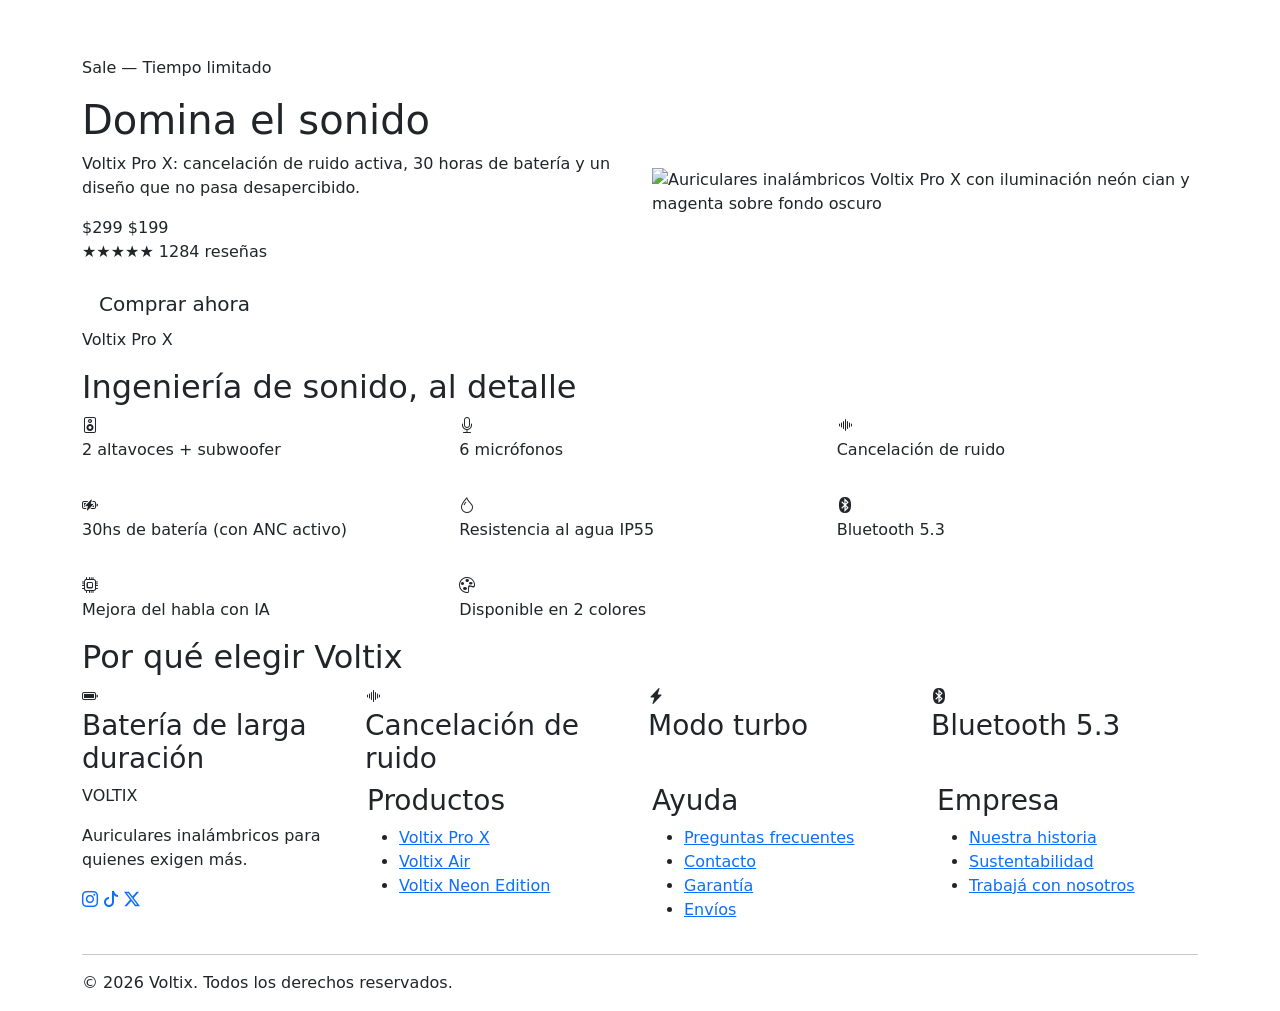
==== index.html @ 00907820 "Estructura inicial: HTML semántico de las 5 páginas y primeros archivos SCSS (navbar, botones, varia" ====
<!DOCTYPE html>
<html lang="es">

<head>
    <meta charset="UTF-8">
    <meta name="viewport" content="width=device-width, initial-scale=1.0">
    <!-- Bootstrap CSS -->
    <link href="https://cdn.jsdelivr.net/npm/bootstrap@5.3.8/dist/css/bootstrap.min.css" rel="stylesheet"
        integrity="sha384-sRIl4kxILFvY47J16cr9ZwB07vP4J8+LH7qKQnuqkuIAvNWLzeN8tE5YBujZqJLB" crossorigin="anonymous">

    <!-- Bootstrap Icons -->
    <link rel="stylesheet" href="https://cdn.jsdelivr.net/npm/bootstrap-icons@1.13.1/font/bootstrap-icons.min.css">

    <!-- SEO -->
    <title>Voltix | Auriculares inalámbricos con cancelación de ruido</title>
    <meta name="description"
        content="Voltix Pro X: auriculares inalámbricos con cancelación de ruido activa, 30 horas de batería y diseño cyberpunk. Oferta por tiempo limitado.">
    <meta name="keywords"
        content="auriculares inalámbricos, cancelación de ruido, Voltix Pro X, bluetooth 5.3, auriculares gamer">

    <!-- CSS  -->
    <link rel="stylesheet" href="styles/styles.css">
</head>

<body>
    <!-- NAVBAR -->
    <header>
        <nav class="navbar navbar-expand-lg" data-bs-theme="dark">
            <div class="container">
                <a class="navbar-brand" href="index.html">VOLTIX</a>

                <button class="navbar-toggler" type="button" data-bs-toggle="collapse" data-bs-target="#navMenu"
                    aria-controls="navMenu" aria-expanded="false" aria-label="Abrir menú de navegación">
                    <span class="navbar-toggler-icon"></span>
                </button>

                <div class="collapse navbar-collapse" id="navMenu">
                    <ul class="navbar-nav ms-auto">
                        <li class="nav-item">
                            <a class="nav-link active" aria-current="page" href="index.html">Inicio</a>
                        </li>
                        <li class="nav-item">
                            <a class="nav-link" href="pages/productos.html">Productos</a>
                        </li>
                        <li class="nav-item">
                            <a class="nav-link" href="pages/acerca-de.html">Acerca de</a>
                        </li>
                        <li class="nav-item">
                            <a class="nav-link" href="pages/ayuda.html">Ayuda</a>
                        </li>
                        <li class="nav-item">
                            <a class="nav-link" href="pages/contacto.html">Contacto</a>
                        </li>
                    </ul>
                </div>
            </div>
        </nav>
    </header>


    <main>
        <!-- ===== HERO ===== -->
        <section class="portada">
            <div class="container">
                <div class="row align-items-center">
                    <div class="col-lg-6 text-center text-lg-start">
                        <p class="portada__etiqueta">Sale — Tiempo limitado</p>
                        <h1 class="portada__titulo">Domina el sonido</h1>
                        <p class="portada__texto">
                            Voltix Pro X: cancelación de ruido activa, 30 horas de batería y un diseño que no pasa
                            desapercibido.
                        </p>

                        <div class="portada__precio">
                            <span class="portada__precio-anterior">$299</span>
                            <span class="portada__precio-final">$199</span>
                        </div>

                        <p class="portada__calificacion">
                            ★★★★★ <span>1284 reseñas</span>
                        </p>

                        <a href="pages/productos.html" class="btn btn-neon btn-lg">Comprar ahora</a>
                    </div>

                    <div class="col-lg-6">
                        <img src="assets/Voltix-Pro-X.jfif"
                            alt="Auriculares inalámbricos Voltix Pro X con iluminación neón cian y magenta sobre fondo oscuro"
                            class="portada__imagen img-fluid">
                    </div>
                </div>
            </div>
        </section>

        <!-- ===== ESPECIFICACIONES PRO X ===== -->
        <section class="especificaciones">
            <div class="container">
                <p class="especificaciones__antetitulo">Voltix Pro X</p>
                <h2 class="titulo-seccion">Ingeniería de sonido, al detalle</h2>

                <div class="row g-3">

                    <div class="col-6 col-md-4">
                        <article class="tarjeta-especificacion">
                            <i class="bi bi-speaker tarjeta-especificacion__icono"></i>
                            <p class="tarjeta-especificacion__texto">2 altavoces + subwoofer</p>
                        </article>
                    </div>

                    <div class="col-6 col-md-4">
                        <article class="tarjeta-especificacion">
                            <i class="bi bi-mic tarjeta-especificacion__icono"></i>
                            <p class="tarjeta-especificacion__texto">6 micrófonos</p>
                        </article>
                    </div>

                    <div class="col-6 col-md-4">
                        <article class="tarjeta-especificacion tarjeta-especificacion--acento">
                            <i class="bi bi-soundwave tarjeta-especificacion__icono"></i>
                            <p class="tarjeta-especificacion__texto">Cancelación de ruido</p>
                        </article>
                    </div>

                    <div class="col-6 col-md-4">
                        <article class="tarjeta-especificacion">
                            <i class="bi bi-battery-charging tarjeta-especificacion__icono"></i>
                            <p class="tarjeta-especificacion__texto">30hs de batería (con ANC activo)</p>
                        </article>
                    </div>

                    <div class="col-6 col-md-4">
                        <article class="tarjeta-especificacion">
                            <i class="bi bi-droplet tarjeta-especificacion__icono"></i>
                            <p class="tarjeta-especificacion__texto">Resistencia al agua IP55</p>
                        </article>
                    </div>

                    <div class="col-6 col-md-4">
                        <article class="tarjeta-especificacion">
                            <i class="bi bi-bluetooth tarjeta-especificacion__icono"></i>
                            <p class="tarjeta-especificacion__texto">Bluetooth 5.3</p>
                        </article>
                    </div>

                    <div class="col-6 col-md-4">
                        <article class="tarjeta-especificacion tarjeta-especificacion--acento">
                            <i class="bi bi-cpu tarjeta-especificacion__icono"></i>
                            <p class="tarjeta-especificacion__texto">Mejora del habla con IA</p>
                        </article>
                    </div>

                    <div class="col-6 col-md-4">
                        <article class="tarjeta-especificacion">
                            <i class="bi bi-palette tarjeta-especificacion__icono"></i>
                            <p class="tarjeta-especificacion__texto">Disponible en 2 colores</p>
                        </article>
                    </div>

                </div>
            </div>
        </section>


        <!-- ===== POR QUÉ VOLTIX ===== -->
        <section class="caracteristicas">
            <div class="container">
                <h2 class="titulo-seccion">Por qué elegir Voltix</h2>

                <div class="row g-3">

                    <div class="col-6 col-md-3">
                        <article class="tarjeta-caracteristica">
                            <i class="bi bi-battery-full tarjeta-caracteristica__icono"></i>
                            <h3 class="tarjeta-caracteristica__titulo">Batería de larga duración</h3>
                        </article>
                    </div>

                    <div class="col-6 col-md-3">
                        <article class="tarjeta-caracteristica">
                            <i class="bi bi-soundwave tarjeta-caracteristica__icono"></i>
                            <h3 class="tarjeta-caracteristica__titulo">Cancelación de ruido</h3>
                        </article>
                    </div>

                    <div class="col-6 col-md-3">
                        <article class="tarjeta-caracteristica tarjeta-caracteristica--acento">
                            <i class="bi bi-lightning-charge-fill tarjeta-caracteristica__icono"></i>
                            <h3 class="tarjeta-caracteristica__titulo">Modo turbo</h3>
                        </article>
                    </div>

                    <div class="col-6 col-md-3">
                        <article class="tarjeta-caracteristica">
                            <i class="bi bi-bluetooth tarjeta-caracteristica__icono"></i>
                            <h3 class="tarjeta-caracteristica__titulo">Bluetooth 5.3</h3>
                        </article>
                    </div>

                </div>
            </div>
        </section>

    </main>
    <!-- ===== FOOTER ===== -->
    <footer class="pie-pagina">
        <div class="container">
            <div class="row g-4">

                <div class="col-md-3">
                    <p class="pie-pagina__marca">VOLTIX</p>
                    <p class="pie-pagina__texto">Auriculares inalámbricos para quienes exigen más.</p>
                    <div class="pie-pagina__redes">
                        <a href="#"><i class="bi bi-instagram"></i></a>
                        <a href="#"><i class="bi bi-tiktok"></i></a>
                        <a href="#"><i class="bi bi-twitter-x"></i></a>
                    </div>
                </div>

                <div class="col-md-3">
                    <h3 class="pie-pagina__titulo">Productos</h3>
                    <ul class="pie-pagina__enlaces">
                        <li><a href="pages/productos.html">Voltix Pro X</a></li>
                        <li><a href="pages/productos.html">Voltix Air</a></li>
                        <li><a href="pages/productos.html">Voltix Neon Edition</a></li>
                    </ul>
                </div>

                <div class="col-md-3">
                    <h3 class="pie-pagina__titulo">Ayuda</h3>
                    <ul class="pie-pagina__enlaces">
                        <li><a href="pages/ayuda.html">Preguntas frecuentes</a></li>
                        <li><a href="pages/contacto.html">Contacto</a></li>
                        <li><a href="pages/ayuda.html">Garantía</a></li>
                        <li><a href="pages/ayuda.html">Envíos</a></li>
                    </ul>
                </div>

                <div class="col-md-3">
                    <h3 class="pie-pagina__titulo">Empresa</h3>
                    <ul class="pie-pagina__enlaces">
                        <li><a href="pages/acerca-de.html">Nuestra historia</a></li>
                        <li><a href="pages/acerca-de.html">Sustentabilidad</a></li>
                        <li><a href="pages/acerca-de.html">Trabajá con nosotros</a></li>
                    </ul>
                </div>

            </div>

            <hr class="pie-pagina__divisor">
            <p class="pie-pagina__copyright">© 2026 Voltix. Todos los derechos reservados.</p>
        </div>
    </footer>

    <!-- Bootstrap JS -->
    <script src="https://cdn.jsdelivr.net/npm/bootstrap@5.3.8/dist/js/bootstrap.bundle.min.js"
        integrity="sha384-FKyoEForCGlyvwx9Hj09JcYn3nv7wiPVlz7YYwJrWVcXK/BmnVDxM+D2scQbITxI"
        crossorigin="anonymous"></script>
</body>

</html>
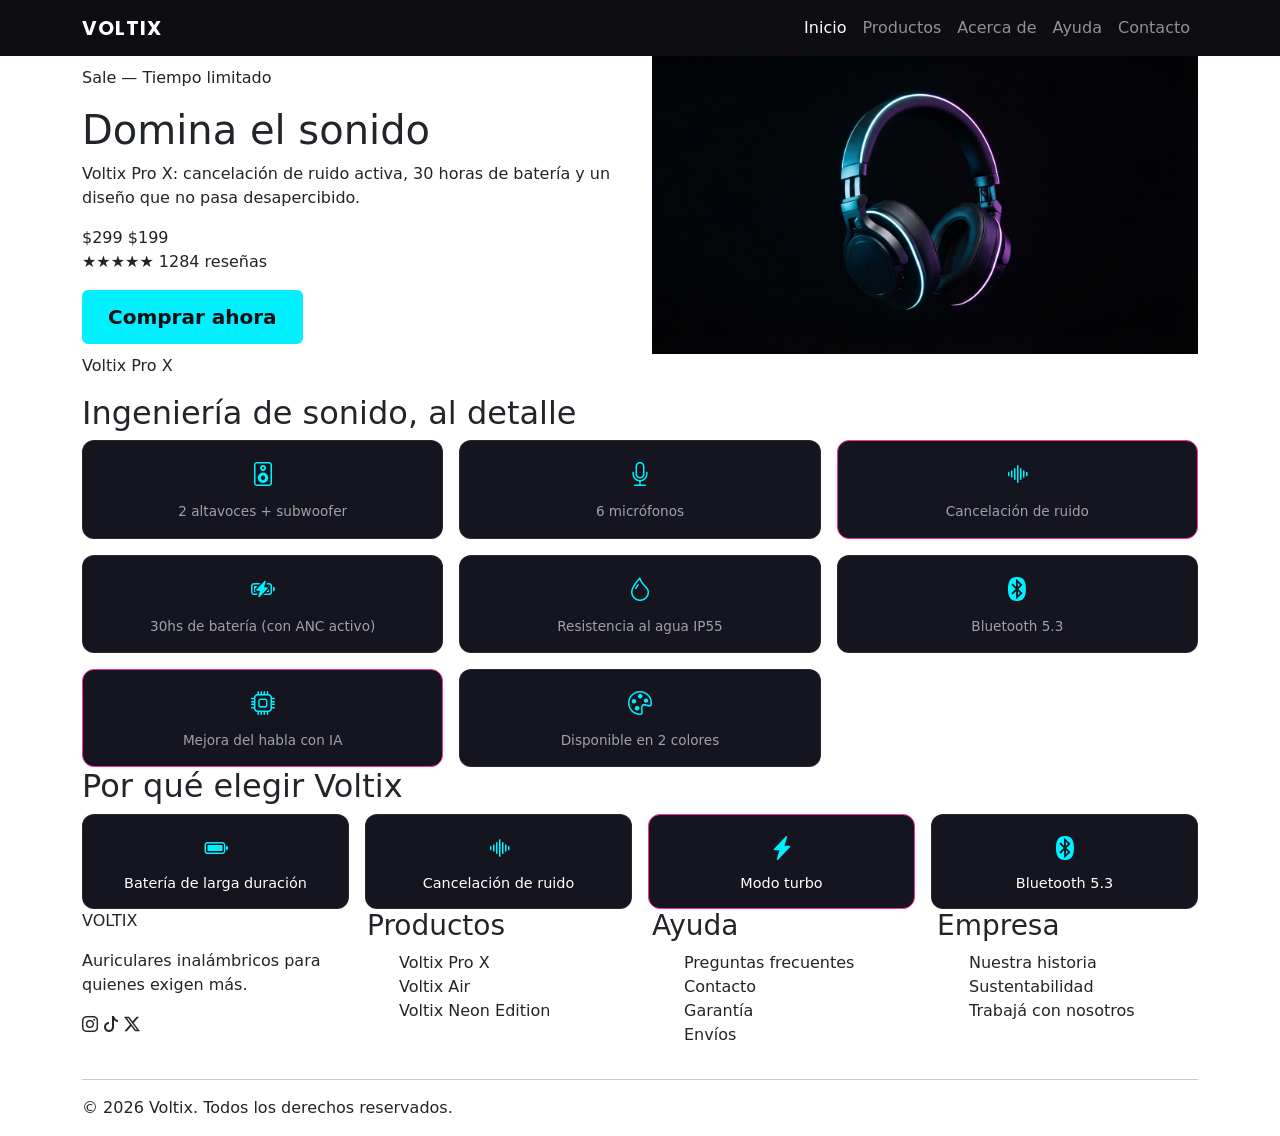
==== commit 5386824b: "Reorganizo la arquitectura de partials SCSS en carpetas (base, components, secciones) y agrego estil" ====
--- a/index.html
+++ b/index.html
@@ -18,6 +18,11 @@
     <meta name="keywords"
         content="auriculares inalámbricos, cancelación de ruido, Voltix Pro X, bluetooth 5.3, auriculares gamer">
 
+    <!--Google font-->
+    <link rel="preconnect" href="https://fonts.googleapis.com">
+    <link rel="preconnect" href="https://fonts.gstatic.com" crossorigin>
+    <link href="https://fonts.googleapis.com/css2?family=Poppins:wght@400;500;600;700&display=swap" rel="stylesheet">
+    
     <!-- CSS  -->
     <link rel="stylesheet" href="styles/styles.css">
 </head>
@@ -84,7 +89,7 @@
                     </div>
 
                     <div class="col-lg-6">
-                        <img src="assets/Voltix-Pro-X.jfif"
+                        <img src="assets/img/Voltix-Pro-X.jfif"
                             alt="Auriculares inalámbricos Voltix Pro X con iluminación neón cian y magenta sobre fondo oscuro"
                             class="portada__imagen img-fluid">
                     </div>
--- a/styles/styles.css
+++ b/styles/styles.css
@@ -0,0 +1,213 @@
+* {
+  margin: 0;
+  padding: 0;
+  box-sizing: border-box;
+}
+
+ul {
+  list-style: none;
+}
+
+a {
+  text-decoration: none;
+  color: inherit;
+}
+
+img {
+  max-width: 100%;
+  display: block;
+}
+
+button {
+  cursor: pointer;
+  font: inherit;
+}
+
+.tarjeta-especificacion, .tarjeta-caracteristica, .tarjeta-valor, .tarjeta-producto {
+  background-color: #15151f;
+  border: 1px solid rgba(255, 255, 255, 0.08);
+  border-radius: 12px;
+  padding: 1rem;
+  text-align: center;
+}
+
+.tarjeta-especificacion__icono, .tarjeta-caracteristica__icono, .tarjeta-valor__icono {
+  font-size: 1.5rem;
+  color: #00f0ff;
+}
+
+.tarjeta-producto__etiqueta {
+  display: inline-block;
+  padding: 2px 8px;
+  border-radius: 4px;
+  font-size: 0.7rem;
+  font-weight: 600;
+  color: #0d0d12;
+}
+
+.btn-neon, .btn-outline-neon {
+  display: inline-block;
+  padding: 0.6rem 1.5rem;
+  border-radius: 6px;
+  font-weight: 600;
+  border: 2px solid transparent;
+  transition: opacity 0.2s ease, background-color 0.2s ease;
+  text-align: center;
+}
+
+.navbar {
+  background-color: #0d0d12;
+  --bs-navbar-color: rgba(255, 255, 255, 0.6);
+  --bs-navbar-hover-color: #00f0ff;
+  --bs-navbar-active-color: #00f0ff;
+  --bs-navbar-brand-color: #00f0ff;
+  --bs-navbar-brand-hover-color: #00f0ff;
+  --bs-navbar-toggler-border-color: #00f0ff;
+}
+
+.navbar-brand {
+  font-weight: 700;
+  letter-spacing: 1px;
+  font-family: "Poppins", sans-serif;
+}
+
+.navbar-toggler:focus {
+  box-shadow: 0 0 0 2px rgba(0, 240, 255, 0.4);
+}
+
+.btn-neon {
+  background-color: #00f0ff;
+  color: #0d0d12;
+  border-color: #00f0ff;
+}
+.btn-neon:hover {
+  opacity: 0.85;
+}
+
+.btn-outline-neon {
+  background-color: transparent;
+  color: #00f0ff;
+  border-color: #00f0ff;
+}
+.btn-outline-neon:hover {
+  background-color: #00f0ff;
+  color: #0d0d12;
+}
+
+.tarjeta-especificacion {
+  transition: transform 0.2s ease, border-color 0.2s ease;
+}
+.tarjeta-especificacion:hover {
+  transform: translateY(-4px);
+  border-color: #00f0ff;
+}
+.tarjeta-especificacion--acento {
+  border-color: #ff2e9a;
+}
+
+.tarjeta-especificacion__icono {
+  display: block;
+  margin: 0 auto 0.5rem;
+}
+
+.tarjeta-especificacion__texto {
+  color: rgba(255, 255, 255, 0.6);
+  font-size: 0.85rem;
+  margin: 0;
+}
+
+.tarjeta-caracteristica--acento {
+  border-color: #ff2e9a;
+}
+
+.tarjeta-caracteristica__icono {
+  display: block;
+  margin: 0 auto 0.5rem;
+}
+
+.tarjeta-caracteristica__titulo {
+  color: #ffffff;
+  font-size: 0.9rem;
+  margin: 0;
+}
+
+.tarjeta-valor--acento {
+  border-color: #ff2e9a;
+}
+
+.tarjeta-valor__icono {
+  display: block;
+  margin: 0 auto 0.75rem;
+}
+
+.tarjeta-valor__titulo {
+  color: #ffffff;
+  font-size: 1rem;
+  margin: 0 0 0.5rem;
+}
+
+.tarjeta-valor__texto {
+  color: rgba(255, 255, 255, 0.6);
+  font-size: 0.85rem;
+  margin: 0;
+}
+
+.tarjeta-producto--limitada {
+  border-color: #ff2e9a;
+}
+
+.tarjeta-producto__etiqueta {
+  margin-bottom: 0.5rem;
+}
+.tarjeta-producto__etiqueta--oferta {
+  background-color: #ff2e9a;
+}
+.tarjeta-producto__etiqueta--nuevo {
+  background-color: #00f0ff;
+}
+.tarjeta-producto__etiqueta--limitada {
+  background-color: #ff2e9a;
+}
+
+.tarjeta-producto__imagen {
+  border-radius: 8px;
+  margin-bottom: 0.75rem;
+}
+
+.tarjeta-producto__nombre {
+  color: #ffffff;
+  font-size: 1rem;
+  margin: 0 0 0.25rem;
+}
+
+.tarjeta-producto__calificacion {
+  color: rgba(255, 255, 255, 0.6);
+  font-size: 0.8rem;
+  margin: 0 0 0.5rem;
+}
+
+.tarjeta-producto__caracteristicas {
+  color: rgba(255, 255, 255, 0.6);
+  font-size: 0.8rem;
+  margin: 0 0 0.75rem;
+  text-align: left;
+}
+
+.tarjeta-producto__precio {
+  margin: 0 0 0.75rem;
+}
+
+.tarjeta-producto__precio-anterior {
+  color: rgba(255, 255, 255, 0.35);
+  text-decoration: line-through;
+  font-size: 0.85rem;
+  margin-right: 0.4rem;
+}
+
+.tarjeta-producto__precio-final {
+  color: #00f0ff;
+  font-size: 1.1rem;
+  font-weight: 600;
+}
+
+/*# sourceMappingURL=styles.css.map */
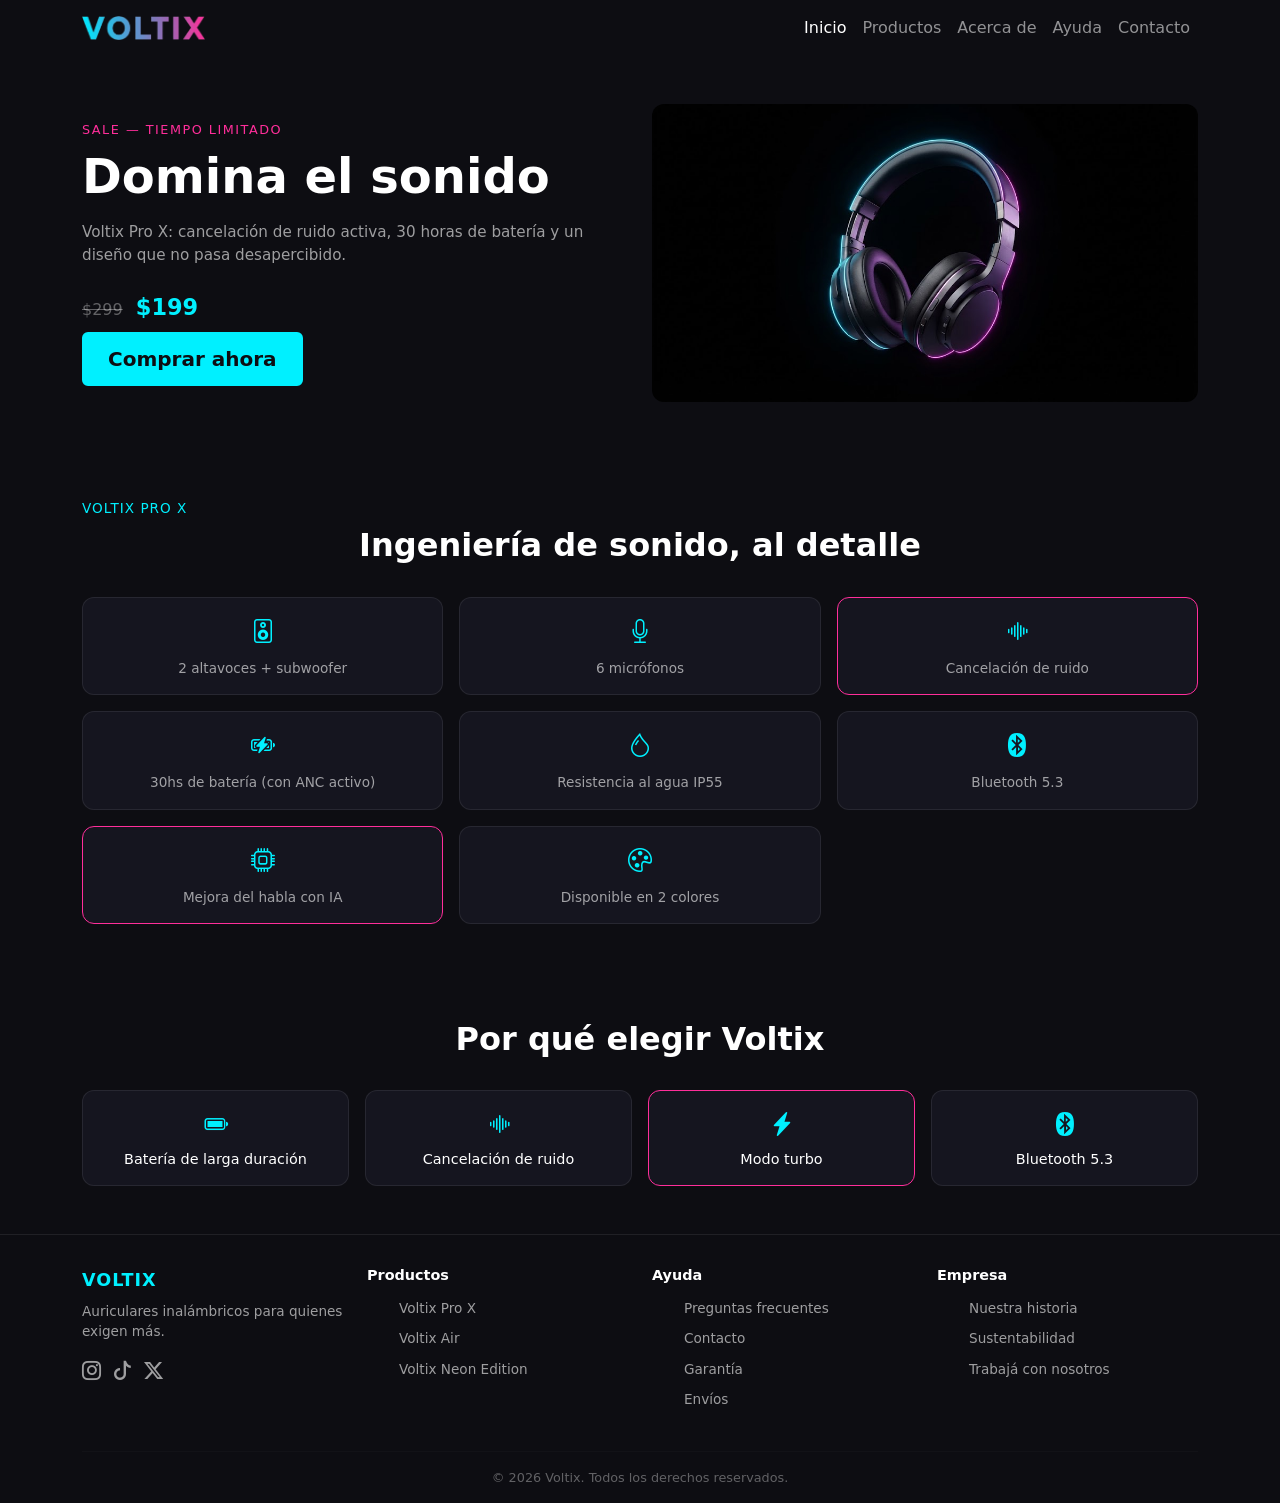
==== commit 69de9789: "Reemplazo imágenes a PNG, agrego el logo de Voltix, cambios en especificaciones y ajustes visuales f" ====
--- a/index.html
+++ b/index.html
@@ -32,7 +32,7 @@
     <header>
         <nav class="navbar navbar-expand-lg" data-bs-theme="dark">
             <div class="container">
-                <a class="navbar-brand" href="index.html">VOLTIX</a>
+                <a class="navbar-brand" href="index.html"> <img src="assets/img/voltix-logo.png" alt="Voltix" height="24"></a>
 
                 <button class="navbar-toggler" type="button" data-bs-toggle="collapse" data-bs-target="#navMenu"
                     aria-controls="navMenu" aria-expanded="false" aria-label="Abrir menú de navegación">
@@ -64,7 +64,7 @@
 
 
     <main>
-        <!-- ===== HERO ===== -->
+        <!-- ===== PORTADA ===== -->
         <section class="portada">
             <div class="container">
                 <div class="row align-items-center">
@@ -81,15 +81,11 @@
                             <span class="portada__precio-final">$199</span>
                         </div>
 
-                        <p class="portada__calificacion">
-                            ★★★★★ <span>1284 reseñas</span>
-                        </p>
-
                         <a href="pages/productos.html" class="btn btn-neon btn-lg">Comprar ahora</a>
                     </div>
 
                     <div class="col-lg-6">
-                        <img src="assets/img/Voltix-Pro-X.jfif"
+                        <img src="assets/img/Voltix-Pro-X-index.png"
                             alt="Auriculares inalámbricos Voltix Pro X con iluminación neón cian y magenta sobre fondo oscuro"
                             class="portada__imagen img-fluid">
                     </div>
--- a/styles/styles.css
+++ b/styles/styles.css
@@ -1,3 +1,4 @@
+@charset "UTF-8";
 * {
   margin: 0;
   padding: 0;
@@ -81,7 +82,8 @@
   border-color: #00f0ff;
 }
 .btn-neon:hover {
-  opacity: 0.85;
+  background-color: #00f0ff;
+  box-shadow: 0 0 16px rgba(0, 240, 255, 0.6);
 }
 
 .btn-outline-neon {
@@ -180,12 +182,6 @@
   margin: 0 0 0.25rem;
 }
 
-.tarjeta-producto__calificacion {
-  color: rgba(255, 255, 255, 0.6);
-  font-size: 0.8rem;
-  margin: 0 0 0.5rem;
-}
-
 .tarjeta-producto__caracteristicas {
   color: rgba(255, 255, 255, 0.6);
   font-size: 0.8rem;
@@ -210,4 +206,349 @@
   font-weight: 600;
 }
 
+.pie-pagina {
+  background-color: #0d0d12;
+  border-top: 1px solid rgba(255, 255, 255, 0.08);
+  padding: 2rem 0 1rem;
+}
+
+.pie-pagina__marca {
+  color: #00f0ff;
+  font-weight: 700;
+  font-size: 1.1rem;
+  letter-spacing: 1px;
+  margin: 0 0 0.5rem;
+}
+
+.pie-pagina__texto {
+  color: rgba(255, 255, 255, 0.6);
+  font-size: 0.85rem;
+}
+
+.pie-pagina__titulo {
+  color: #ffffff;
+  font-size: 0.9rem;
+  font-weight: 600;
+  margin-bottom: 0.75rem;
+}
+
+.pie-pagina__enlaces li {
+  margin-bottom: 0.4rem;
+}
+.pie-pagina__enlaces a {
+  color: rgba(255, 255, 255, 0.6);
+  font-size: 0.85rem;
+  transition: color 1.2s ease;
+}
+.pie-pagina__enlaces a:hover {
+  color: #00f0ff;
+}
+
+.pie-pagina__redes {
+  display: flex;
+  gap: 0.75rem;
+  margin-top: 0.5rem;
+}
+.pie-pagina__redes a {
+  color: rgba(255, 255, 255, 0.6);
+  font-size: 1.2rem;
+  transition: color 1.4s ease;
+}
+.pie-pagina__redes a:hover {
+  color: #00f0ff;
+}
+
+.pie-pagina__divisor {
+  border-color: rgba(255, 255, 255, 0.08);
+  margin: 1.5rem 0 1rem;
+}
+
+.pie-pagina__copyright {
+  color: rgba(255, 255, 255, 0.35);
+  font-size: 0.8rem;
+  text-align: center;
+  margin: 0;
+}
+
+.portada {
+  padding: 3rem 0;
+  background-color: #0d0d12;
+}
+
+.portada__etiqueta {
+  color: #ff2e9a;
+  font-size: 0.8rem;
+  letter-spacing: 1.5px;
+  text-transform: uppercase;
+  margin-bottom: 0.5rem;
+}
+
+.portada__titulo {
+  color: #ffffff;
+  font-size: 1.8rem;
+  font-weight: 700;
+  margin-bottom: 1rem;
+}
+@media (min-width: 768px) {
+  .portada__titulo {
+    font-size: 2.4rem;
+  }
+}
+@media (min-width: 992px) {
+  .portada__titulo {
+    font-size: 3rem;
+  }
+}
+
+.portada__texto {
+  color: rgba(255, 255, 255, 0.6);
+  font-size: 0.95rem;
+  margin-bottom: 1.5rem;
+}
+
+.portada__precio {
+  margin-bottom: 0.5rem;
+}
+.portada__precio-anterior {
+  color: rgba(255, 255, 255, 0.35);
+  text-decoration: line-through;
+  font-size: 1rem;
+  margin-right: 0.5rem;
+}
+.portada__precio-final {
+  color: #00f0ff;
+  font-size: 1.4rem;
+  font-weight: 700;
+}
+
+.portada__imagen {
+  border-radius: 12px;
+  margin-top: 2rem;
+}
+@media (min-width: 768px) {
+  .portada__imagen {
+    margin-top: 0;
+  }
+}
+
+.especificaciones {
+  padding: 3rem 0;
+  background-color: #0d0d12;
+}
+
+.especificaciones__antetitulo {
+  color: #00f0ff;
+  font-size: 0.85rem;
+  letter-spacing: 1px;
+  text-transform: uppercase;
+  margin-bottom: 0.5rem;
+}
+
+.caracteristicas {
+  padding: 3rem 0;
+  background-color: #0d0d12;
+}
+
+.titulo-seccion {
+  color: #ffffff;
+  font-size: 1.5rem;
+  font-weight: 700;
+  text-align: center;
+  margin-bottom: 2rem;
+}
+@media (min-width: 992px) {
+  .titulo-seccion {
+    font-size: 2rem;
+  }
+}
+
+.encabezado-pagina {
+  padding: 3rem 0 2rem;
+  background-color: #0d0d12;
+}
+
+.encabezado-pagina__titulo {
+  color: #ffffff;
+  font-size: 2rem;
+  font-weight: 700;
+  margin-bottom: 0.5rem;
+}
+
+.encabezado-pagina__texto {
+  color: rgba(255, 255, 255, 0.6);
+  font-size: 0.95rem;
+}
+
+.catalogo {
+  padding: 3rem 0;
+  background-color: #0d0d12;
+}
+
+.especificaciones-detalladas {
+  padding: 3rem 0;
+  background-color: #0d0d12;
+}
+.especificaciones-detalladas .nav-pills {
+  margin-bottom: 2rem;
+}
+.especificaciones-detalladas .nav-pills .nav-link {
+  color: rgba(255, 255, 255, 0.6);
+  border-radius: 6px;
+  margin: 0 0.25rem;
+}
+.especificaciones-detalladas .nav-pills .nav-link.active {
+  background-color: #00f0ff;
+  color: #0d0d12;
+}
+
+.modal-content {
+  background-color: #15151f;
+  border: 1px solid rgba(255, 255, 255, 0.08);
+}
+
+.modal-header {
+  border-color: rgba(255, 255, 255, 0.08);
+}
+
+.modal-title {
+  color: #ffffff;
+  font-size: 1.1rem;
+}
+
+.modal-body {
+  color: rgba(255, 255, 255, 0.6);
+  font-size: 0.9rem;
+}
+.modal-body ul {
+  margin-top: 0.75rem;
+}
+.modal-body ul li {
+  margin-bottom: 0.4rem;
+}
+.modal-body ul li::before {
+  content: "✓ ";
+  color: #00f0ff;
+}
+
+.btn-close {
+  filter: invert(1);
+}
+
+.historia {
+  padding: 3rem 0;
+  background-color: #0d0d12;
+}
+
+.historia__antetitulo {
+  color: #ff2e9a;
+  font-size: 0.8rem;
+  letter-spacing: 1.5px;
+  text-transform: uppercase;
+  margin-bottom: 0.5rem;
+}
+
+.historia__titulo {
+  color: #ffffff;
+  font-size: 1.6rem;
+  font-weight: 700;
+  margin-bottom: 1rem;
+}
+@media (min-width: 768px) {
+  .historia__titulo {
+    font-size: 2rem;
+  }
+}
+
+.historia__texto {
+  color: rgba(255, 255, 255, 0.6);
+  font-size: 0.95rem;
+  line-height: 1.6;
+}
+
+.historia__imagen {
+  border-radius: 12px;
+  margin-top: 2rem;
+}
+@media (min-width: 768px) {
+  .historia__imagen {
+    margin-top: 0;
+  }
+}
+
+.valores {
+  padding: 3rem 0;
+  background-color: #0d0d12;
+}
+
+.preguntas-frecuentes {
+  padding: 3rem 0;
+  background-color: #0d0d12;
+}
+.preguntas-frecuentes .accordion-item {
+  background-color: #15151f;
+  border: 1px solid rgba(255, 255, 255, 0.08);
+  margin-bottom: 0.75rem;
+  border-radius: 8px;
+  overflow: hidden;
+}
+.preguntas-frecuentes .accordion-button {
+  background-color: #15151f;
+  color: #ffffff;
+  font-weight: 600;
+}
+.preguntas-frecuentes .accordion-button:not(.collapsed) {
+  background-color: rgba(0, 240, 255, 0.1);
+  color: #00f0ff;
+}
+.preguntas-frecuentes .accordion-button:focus {
+  box-shadow: 0 0 0 2px rgba(0, 240, 255, 0.3);
+}
+.preguntas-frecuentes .accordion-button::after {
+  filter: invert(1);
+}
+.preguntas-frecuentes .accordion-body {
+  background-color: #15151f;
+  color: rgba(255, 255, 255, 0.6);
+  font-size: 0.9rem;
+}
+
+.contacto-seccion {
+  padding: 3rem 0;
+  background-color: #0d0d12;
+}
+
+.contacto__formulario .form-label {
+  color: rgba(255, 255, 255, 0.6);
+  font-size: 0.85rem;
+}
+.contacto__formulario .form-control,
+.contacto__formulario .form-select {
+  background-color: #15151f;
+  border: 1px solid rgba(255, 255, 255, 0.08);
+  color: #ffffff;
+}
+.contacto__formulario .form-control:focus,
+.contacto__formulario .form-select:focus {
+  background-color: #15151f;
+  border-color: #00f0ff;
+  box-shadow: 0 0 0 2px rgba(0, 240, 255, 0.25);
+  color: #ffffff;
+}
+
+.contacto__imagen {
+  border-radius: 12px;
+  margin-bottom: 1.5rem;
+  width: 100%;
+}
+
+.contacto__info li {
+  color: rgba(255, 255, 255, 0.6);
+  font-size: 0.9rem;
+  margin-bottom: 0.5rem;
+}
+.contacto__info li i {
+  color: #00f0ff;
+  margin-right: 0.5rem;
+}
+
 /*# sourceMappingURL=styles.css.map */
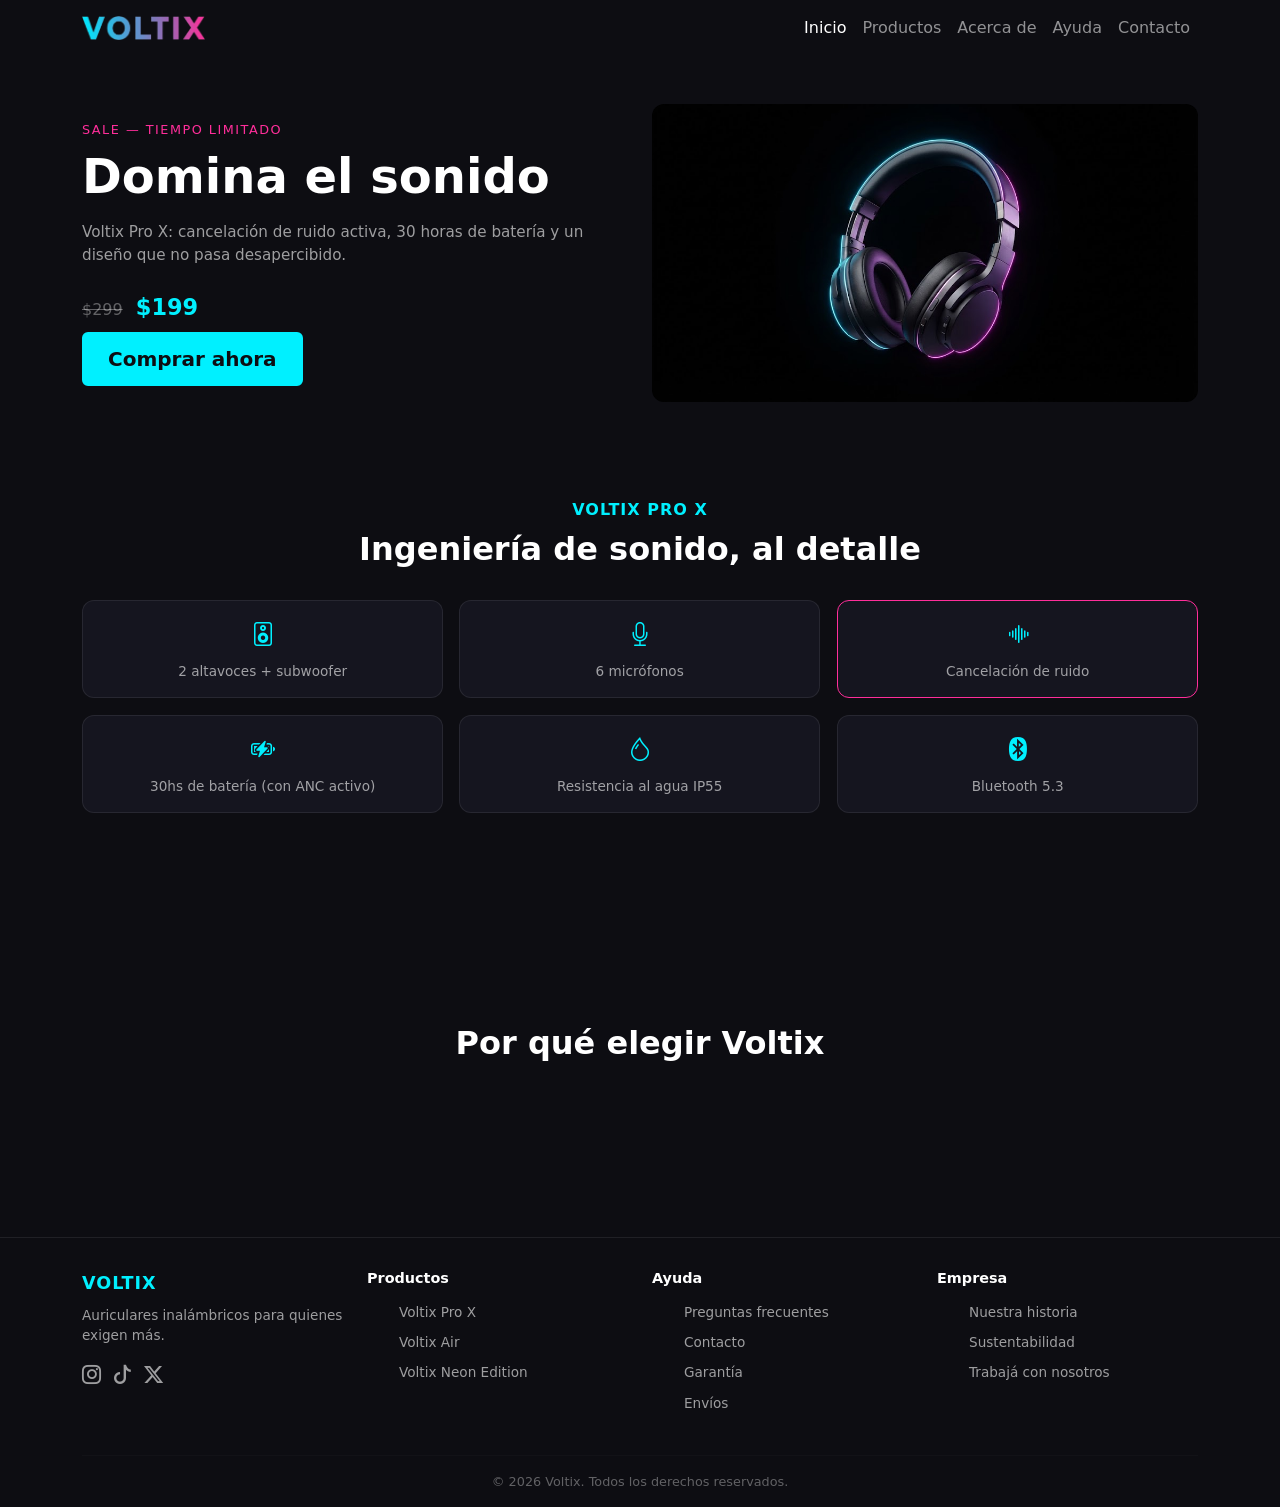
==== commit bfade33a: "Agregue animación con AOS en las 5 páginas y correji la alineación del texto Voltix Pro X en index" ====
--- a/index.html
+++ b/index.html
@@ -11,6 +11,9 @@
     <!-- Bootstrap Icons -->
     <link rel="stylesheet" href="https://cdn.jsdelivr.net/npm/bootstrap-icons@1.13.1/font/bootstrap-icons.min.css">
 
+    <!-- AOS CSS -->
+    <link href="https://unpkg.com/aos@2.3.1/dist/aos.css" rel="stylesheet">
+
     <!-- SEO -->
     <title>Voltix | Auriculares inalámbricos con cancelación de ruido</title>
     <meta name="description"
@@ -22,7 +25,7 @@
     <link rel="preconnect" href="https://fonts.googleapis.com">
     <link rel="preconnect" href="https://fonts.gstatic.com" crossorigin>
     <link href="https://fonts.googleapis.com/css2?family=Poppins:wght@400;500;600;700&display=swap" rel="stylesheet">
-    
+
     <!-- CSS  -->
     <link rel="stylesheet" href="styles/styles.css">
 </head>
@@ -32,7 +35,8 @@
     <header>
         <nav class="navbar navbar-expand-lg" data-bs-theme="dark">
             <div class="container">
-                <a class="navbar-brand" href="index.html"> <img src="assets/img/voltix-logo.png" alt="Voltix" height="24"></a>
+                <a class="navbar-brand" href="index.html"> <img src="assets/img/voltix-logo.png" alt="Voltix"
+                        height="24"></a>
 
                 <button class="navbar-toggler" type="button" data-bs-toggle="collapse" data-bs-target="#navMenu"
                     aria-controls="navMenu" aria-expanded="false" aria-label="Abrir menú de navegación">
@@ -84,7 +88,7 @@
                         <a href="pages/productos.html" class="btn btn-neon btn-lg">Comprar ahora</a>
                     </div>
 
-                    <div class="col-lg-6">
+                    <div class="col-lg-6" data-aos="fade-left">
                         <img src="assets/img/Voltix-Pro-X-index.png"
                             alt="Auriculares inalámbricos Voltix Pro X con iluminación neón cian y magenta sobre fondo oscuro"
                             class="portada__imagen img-fluid">
@@ -101,56 +105,56 @@
 
                 <div class="row g-3">
 
-                    <div class="col-6 col-md-4">
+                    <div class="col-6 col-md-4" data-aos="flip-left">
                         <article class="tarjeta-especificacion">
                             <i class="bi bi-speaker tarjeta-especificacion__icono"></i>
                             <p class="tarjeta-especificacion__texto">2 altavoces + subwoofer</p>
                         </article>
                     </div>
 
-                    <div class="col-6 col-md-4">
+                    <div class="col-6 col-md-4" data-aos="flip-left">
                         <article class="tarjeta-especificacion">
                             <i class="bi bi-mic tarjeta-especificacion__icono"></i>
                             <p class="tarjeta-especificacion__texto">6 micrófonos</p>
                         </article>
                     </div>
 
-                    <div class="col-6 col-md-4">
+                    <div class="col-6 col-md-4" data-aos="flip-left">
                         <article class="tarjeta-especificacion tarjeta-especificacion--acento">
                             <i class="bi bi-soundwave tarjeta-especificacion__icono"></i>
                             <p class="tarjeta-especificacion__texto">Cancelación de ruido</p>
                         </article>
                     </div>
 
-                    <div class="col-6 col-md-4">
+                    <div class="col-6 col-md-4" data-aos="flip-left">
                         <article class="tarjeta-especificacion">
                             <i class="bi bi-battery-charging tarjeta-especificacion__icono"></i>
                             <p class="tarjeta-especificacion__texto">30hs de batería (con ANC activo)</p>
                         </article>
                     </div>
 
-                    <div class="col-6 col-md-4">
+                    <div class="col-6 col-md-4" data-aos="flip-left">
                         <article class="tarjeta-especificacion">
                             <i class="bi bi-droplet tarjeta-especificacion__icono"></i>
                             <p class="tarjeta-especificacion__texto">Resistencia al agua IP55</p>
                         </article>
                     </div>
 
-                    <div class="col-6 col-md-4">
+                    <div class="col-6 col-md-4" data-aos="flip-left">
                         <article class="tarjeta-especificacion">
                             <i class="bi bi-bluetooth tarjeta-especificacion__icono"></i>
                             <p class="tarjeta-especificacion__texto">Bluetooth 5.3</p>
                         </article>
                     </div>
 
-                    <div class="col-6 col-md-4">
+                    <div class="col-6 col-md-4" data-aos="flip-left">
                         <article class="tarjeta-especificacion tarjeta-especificacion--acento">
                             <i class="bi bi-cpu tarjeta-especificacion__icono"></i>
                             <p class="tarjeta-especificacion__texto">Mejora del habla con IA</p>
                         </article>
                     </div>
 
-                    <div class="col-6 col-md-4">
+                    <div class="col-6 col-md-4" data-aos="flip-left">
                         <article class="tarjeta-especificacion">
                             <i class="bi bi-palette tarjeta-especificacion__icono"></i>
                             <p class="tarjeta-especificacion__texto">Disponible en 2 colores</p>
@@ -169,28 +173,28 @@
 
                 <div class="row g-3">
 
-                    <div class="col-6 col-md-3">
+                    <div class="col-6 col-md-3" data-aos="flip-left">
                         <article class="tarjeta-caracteristica">
                             <i class="bi bi-battery-full tarjeta-caracteristica__icono"></i>
                             <h3 class="tarjeta-caracteristica__titulo">Batería de larga duración</h3>
                         </article>
                     </div>
 
-                    <div class="col-6 col-md-3">
+                    <div class="col-6 col-md-3" data-aos="flip-left">
                         <article class="tarjeta-caracteristica">
                             <i class="bi bi-soundwave tarjeta-caracteristica__icono"></i>
                             <h3 class="tarjeta-caracteristica__titulo">Cancelación de ruido</h3>
                         </article>
                     </div>
 
-                    <div class="col-6 col-md-3">
+                    <div class="col-6 col-md-3" data-aos="flip-left">
                         <article class="tarjeta-caracteristica tarjeta-caracteristica--acento">
                             <i class="bi bi-lightning-charge-fill tarjeta-caracteristica__icono"></i>
                             <h3 class="tarjeta-caracteristica__titulo">Modo turbo</h3>
                         </article>
                     </div>
 
-                    <div class="col-6 col-md-3">
+                    <div class="col-6 col-md-3" data-aos="flip-left">
                         <article class="tarjeta-caracteristica">
                             <i class="bi bi-bluetooth tarjeta-caracteristica__icono"></i>
                             <h3 class="tarjeta-caracteristica__titulo">Bluetooth 5.3</h3>
@@ -256,6 +260,11 @@
     <script src="https://cdn.jsdelivr.net/npm/bootstrap@5.3.8/dist/js/bootstrap.bundle.min.js"
         integrity="sha384-FKyoEForCGlyvwx9Hj09JcYn3nv7wiPVlz7YYwJrWVcXK/BmnVDxM+D2scQbITxI"
         crossorigin="anonymous"></script>
+    <!-- AOS JS -->
+    <script src="https://unpkg.com/aos@2.3.1/dist/aos.js"></script>
+    <script>
+        AOS.init();
+    </script>
 </body>
 
 </html>
--- a/styles/styles.css
+++ b/styles/styles.css
@@ -338,9 +338,11 @@
 
 .especificaciones__antetitulo {
   color: #00f0ff;
-  font-size: 0.85rem;
+  font-size: 1rem;
+  font-weight: 700;
   letter-spacing: 1px;
   text-transform: uppercase;
+  text-align: center;
   margin-bottom: 0.5rem;
 }
 
